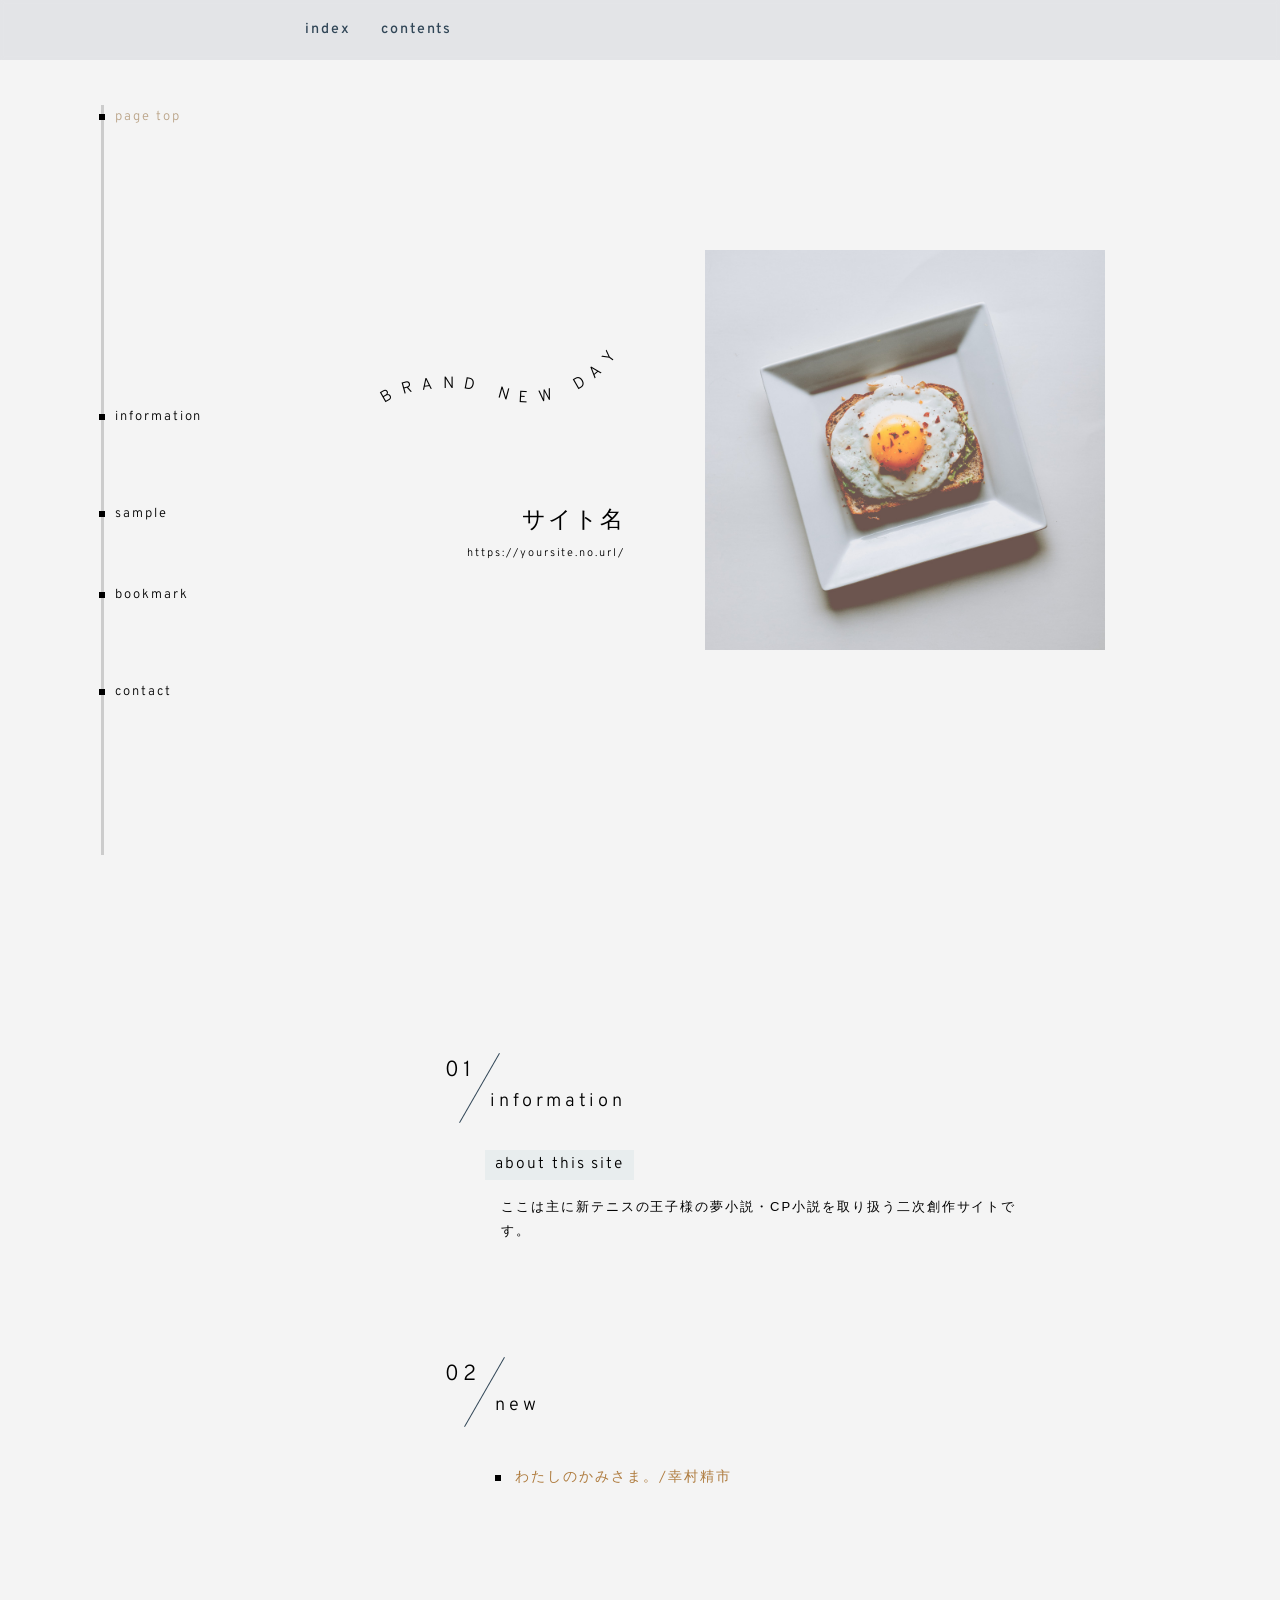
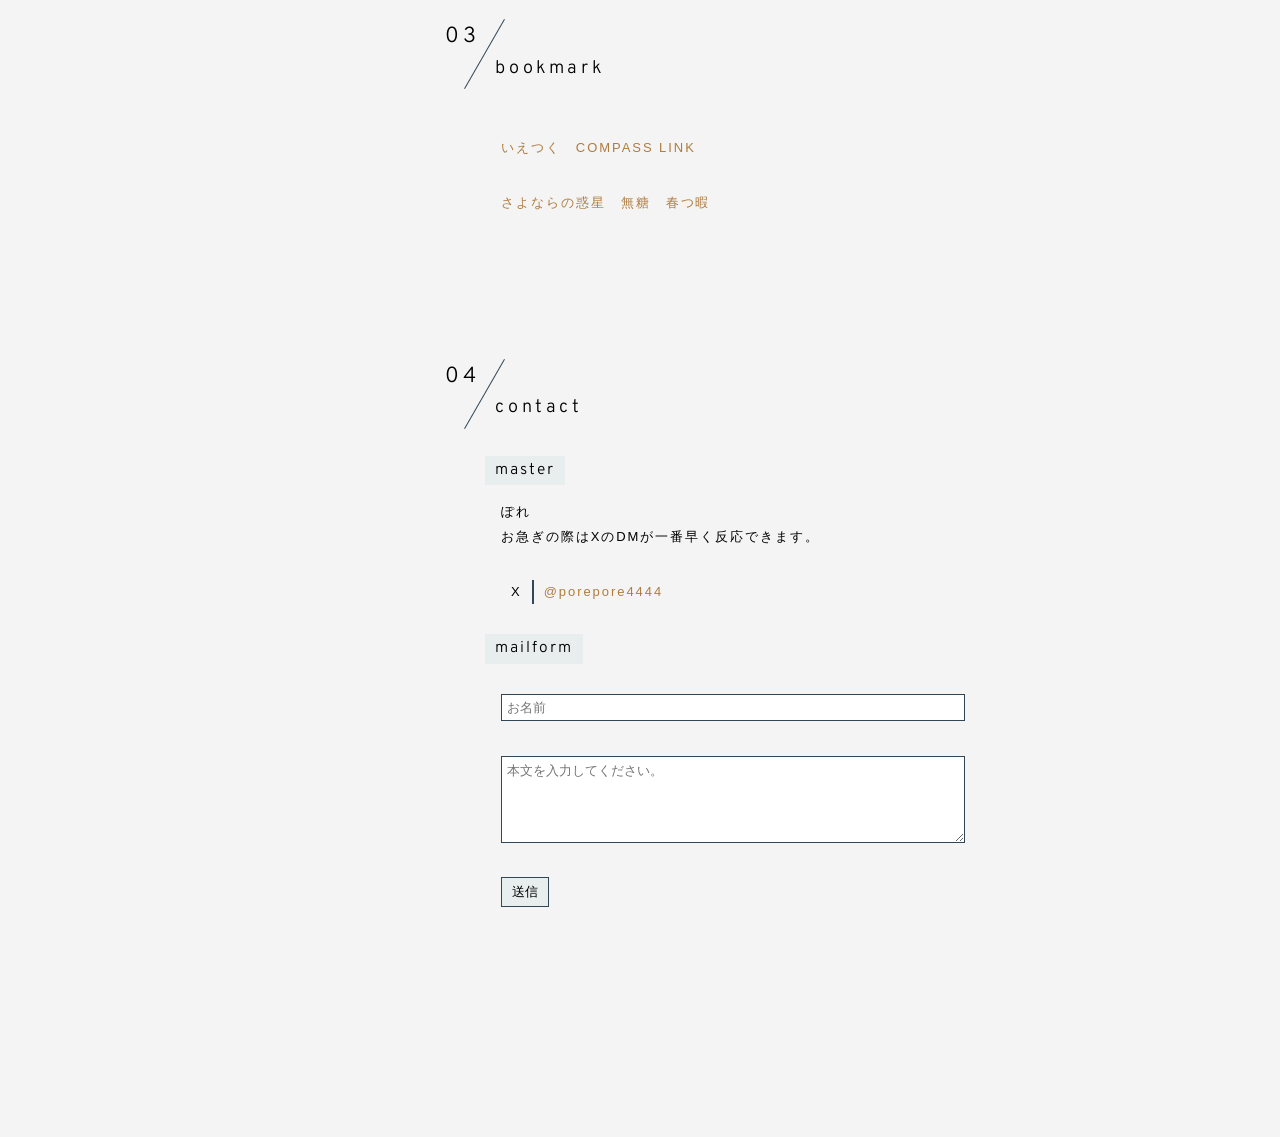
==== index.html @ c20e69ec "サイト基盤の制作" ====
<!DOCTYPE html>
<html lang="ja">
<head>
<META NAME="GOOGLEBOT" CONTENT="NOINDEX,NOFOLLOW,NOARCHIVE">
<META NAME="ROBOTS" CONTENT="NOARCHIVE,NOINDEX,NOFOLLOW">
<meta name="robots" content="noindex,nofollow,noarchive">
<meta http-equiv="cache-control" content="no-cache">
<meta charset="UTF-8">
<title>7 AM</title>
<meta name="viewport" content="width=device-width, initial-scale=1.0, maximum-scale=1.0, minimum-scale=1.0">
<link rel="stylesheet" type="text/css" href="css/reset.css" media="screen">
<link rel="stylesheet" type="text/css" href="css/design84.css" media="screen">
<link rel="icon" type="image/png" href="img/design84_favicon.png">
</head>
<body>
<!-- ナビゲーション -->
<nav id="navs" class="navs">

    <!-- 「MENU」ボタン（スマホのみ表示） -->
    <div class="navTrigger" id="navTrigger"></div>

    <div class="navWrap">
        <!-- メインナビ（ページ外リンク） -->
        <ul class="mainNav">
        <li><a href="../index.html">index</a></li>
        <li><a href="../contents.html">contents</a></li>
        </ul>

        <!-- サイドナビ（ページ内リンク） -->
        <ul id="sideNav" class="sideNav">
        <li><a href="#link_header">page top</a></li>
        <li><a href="#link_info">information</a></li>
        <li><a href="#link_sample">sample</a></li>
        <li><a href="#link_bkm">bookmark</a></li>
        <li><a href="#link_contact">contact</a></li>
        </ul>
    </div><!-- /navWrap -->
</nav><!-- /navs -->


<!-- メイン -->
<div id="allWrap" class="allWrap">

<!-- ヘッダー -->
<header id="link_header" class="mainHeader">

    <div class="headerInfo">
        <div class="wave">
            <svg viewBox="0 0 500 200" xmlns="http://www.w3.org/2000/svg">
            <path id="MyPath"
            fill="none" stroke="#0000"
            d="M 15.86,148.27
            C 23.20,138.92 75.51,114.02 154.51,115.18
            228.91,118.54 249.62,149.06 322.34,144.77
            391.84,135.99 480.78,84.99 493.65,7.64" />
            <text fill="#000" x="50%" textLength="500" lengthAdjust="spacing" text-anchor="middle" dominant-baseline="middle">
                <!-- ↓波状文字の内容変更はここ -->
                <textPath href="#MyPath">brand new day</textPath>
            </text>
            </svg>
        </div><!-- /wave -->

        <div class="siteName">
            <h1><span>サイト名</span></h1>
            <div class="url">https://yoursite.no.url/</div>
        </div><!-- /siteName -->
    </div><!-- /headerInfo -->

</header><!-- /mainHeader -->


<!-- メインコンテンツ -->
<main id="contentsWrap" class="contentsWrap h2-count">

    <section class="box" id="link_info">
        <h2>information</h2>
        <h3><span>about this site</span></h3>
        <p>ここは主に新テニスの王子様の夢小説・CP小説を取り扱う二次創作サイトです。</p>
    </section>

    <section class="box" id="link_sample">
        <h2>new</h2>
         <!--<h2 class="h2-plain"><span>!?</span>heading2</h2>
        <h3><span>heading3</span></h3>-->
        <h4 class="new">わたしのかみさま。/幸村精市</h4>
        <!--<p><a href="">リンク</a>と<em>強調</em>と<strong>もっと強調</strong></p>-->
    </section>

    <section class="box" id="link_bkm">
        <h2>bookmark</h2>

        <!-- 横並びリスト -->
        <ul class="list space">
            <li><a href="https://ietsuku.i-ra.site/">いえつく</a></li>
            <li><a href="https://compslink.jp/">COMPASS LINK</a></li>
        </ul>
        <ul class="list space">
            <li><a href="https://nanos.jp/coeno/">さよならの惑星</a></li>
            <li><a href="https://ragusnon.wwww.jp/">無糖</a></li>
            <li><a href="https://weeisour.daa.jp/">春つ暇</a></li>
        </ul>
    </section>

    <section class="box" id="link_contact">
        <h2>contact</h2>
        <h3><span>master</span></h3>
        <p>ぽれ</p>
        <p>お急ぎの際はXのDMが一番早く反応できます。</p>
        <dl class="list2 space">
            <dt>X</dt>
            <dd><a href="https://x.com/porepore4444">@porepore4444</a></dd>
        </dl>
        <h3><span>mailform</span></h3>

        <!-- メールフォーム（ダミー） -->
        <form class="mailForm space">
            <input type="text" placeholder="お名前" class="enter"><br>
            <textarea placeholder="本文を入力してください。" cols="30" rows="5" class="enter"></textarea><br>
            <input type="submit" value="送信" class="button">
        </form>
    </section>

</main><!-- /contentsWrap h2-count -->
</div><!-- /allWrap -->

<!-- フッター（削除OK※デフォルト非表示） -->
<footer class="mainFooter">designed by <a href="https://ragusnon.wwww.jp" rel="noopener">無糖</a></footer>

<!-- jQuery -->
<script src="https://ajax.googleapis.com/ajax/libs/jquery/3.4.1/jquery.min.js"></script>
<script src="js/design84_script.js"></script>
</body>
</html>
---- css/design84.css ----
@charset "utf-8";


@import url('https://fonts.googleapis.com/css2?family=Overpass:wght@300..500&display=swap');

/* フォントのライセンス表記 */
/*
'Overpass' is licensed under the Open Font License.
https://fonts.google.com/specimen/Overpass
*/


/* 基本設定 */

:root {
    --lightColor: #e8edee;
    --darkColor: #314657;
}
html {
    background: transparent;
    font-size: 62.5%;
}
body {
    background: #f4f4f4;
    color: #000;
    min-height: 100vh;
    font-size: 1.3rem;
    font-family: 'メイリオ', 'ヒラギノ角ゴ', sans-serif;
    letter-spacing: .15em;
    line-height: 1.9;
}
a {
    text-decoration: none;
    color: #af7c3f;
}

/* フォント指定まとめて */
h2,
h3,
h4,
.navs,
.mainHeader,
.siteName,
.arch {
    font-family: 'Overpass','メイリオ', 'ヒラギノ角ゴ', sans-serif;
    font-weight: 300;
}



/* 見出し */

h2 {
    display: flex;
     align-items: flex-end;
     gap: 5px;
    position: relative;
     left: -30px;
    margin: 20px 0 10px;
    padding: 10px 0 20px;
    box-sizing: border-box;
    font-size: 1.4em;
    letter-spacing: .2em;
}
h2 > span {
    margin: auto 0 5px;
}
h2::after {
    order: -1;
    content: '';
    display: block;
    position: relative;
    width: 1px;
    height: 80px;
    margin-right: 5px;
    border-left: var(--darkColor) solid 1px;
    box-sizing: border-box;
    transform: translateY(8px) rotate(30deg);
}
.h2-count {
    counter-reset: count;
}
.h2-count h2::before {
    counter-increment: count;
    content: counter(count, decimal-leading-zero);
}
h2 > span,
.h2-count h2::before {
    order: -2;
    margin: 10px 0 auto;
    font-size: 1.2em;
}
.h2-count .h2-plain::before {
    content: none;
}
h3 {
    padding-left: 1rem;
    margin: 20px 0 15px;
    font-size: 1.2em;
}
h2 + h3 {
    margin-top: 0px;
}
h3 > span {
    display: inline-block;
    padding: 0px 10px;
    background: var(--lightColor);
    box-sizing: border-box;
}
h4 {
    margin: 20px 20px 15px;
    font-size: 1.1em;
}

h4.new {
    color: #af7c3f;
}

h4::before {
    content: '';
    display: inline-block;
    width: 6px;
    height: 6px;
    margin-right: 1em;
    background: #000;
}
/* 日本語用サイズ調整 */
.ja {
    font-size: 90%;
    line-height: 2.4;
}



/* リスト */

ul,
ol {
    list-style: none;
}

/* 横並び（ブックマーク） */
.list {
    display: flex;
    gap: 15px;
}

/* 項目ごと（SNS） */
.list2 {
    display: grid;
    grid-template-columns: auto 1fr;
    grid-template-rows: auto;
    gap: 15px 10px;
}
.list2 dt {
    padding: 0 10px;
    border-right: var(--darkColor) solid 2px;
    text-align: center;
}



/* フォーム系 */

input[type],
textarea {
    -webkit-appearance: none;
    appearance: none;
    border: var(--darkColor) solid 1px;
    border-radius: 0;
    box-sizing: border-box;
    font-family: inherit;
    font-size: inherit;
}
.enter {
    padding: 5px;
}
.button {
    padding: 5px 10px;
    background: var(--lightColor);
}

/* メールフォーム */
.mailForm {
    display: flex;
     flex-direction: column;
    width: 80%;
}
.mailForm .enter {
    margin-bottom: 10px;
}
.mailForm .button {
    margin-right: auto;
}



/* 強調 */

em {
    border-bottom: #fca54d solid 2px;
    font-style: normal;
}
strong {
    background: #eedecf;
}



/* 段落、余白 */

p {
    margin: 0 2em;
}
.box {
    position: relative;
    padding: 10px ;
    margin: 50px 0;
}
.space {
    margin: 30px 2em;
}
*[id^="link_"] {
    scroll-margin: 80px;
}
.column-2 {
    columns: 2;
}

.allWrap {
    position: relative;

    margin: 0 0 10vh 250px;
    box-sizing: border-box;
}
.contentsWrap {
    width: 55%;
     min-width: 600px;
    padding: 50px 0;
    margin: auto;
}



/* メインコンテンツ */

/* 名前変換フォーム */
.nameChange .enter {
    width: 10em;
}

/* 長編リスト */
.longList {
    display: grid;
     grid-template-columns: 1fr 1fr;
     gap: 20px 50px;
    position: relative;
    height: 100%;

}
.longList li {
    display: flex;
     flex-direction: column;
     gap: 1rem;
    padding: 20px;
    border-left: var(--darkColor) solid 2px;
    box-sizing: border-box;
}
.longList li > img {
    width: 200px;
    height: 40px;
    background: #ead47e;
    object-fit: cover;
    object-position: center;
}
.longInfo {
    color: #777;
    font-size: 1.1rem;
}

/* 短編リスト */
.shortList {
    columns: 2;
}

h4 + .shortList {
    margin-top: 1em;
}
.shortList li {
    margin-bottom: 3px;
}
.shortList li > span {
    margin-left: 1em;
    color: #777;
}
.shortList a:visited {
    color: #b5a58f;
}


/* 本文ページ */
.textWrap {
    width: 90%;
    margin: 0 auto 10vh;
    font-size: 1.1em;
    line-height: 2;
}
.textWrap h2 {
    margin-left: 1em;
}
.textWrap p {
    text-indent: 1em;
}
.atogaki {
    padding: 40px;
    border-top: var(--darkColor) solid 1px;
    font-size: 1.2rem;
    text-align: center;
}



/* ナビゲーション */

.navs {
    position: fixed;
     top: 0;
    z-index: 3;
    backdrop-filter: blur(2px);
}
.navTrigger {
    display: none;
}

/* サイドナビ（ページ内リンク） */
.sideNav {
    position: fixed;
     top: calc(5vh + 60px);
     left: 100px;
    min-width: 150px;
    height: calc(90vh - 60px);
    transition: .5s;
}
.sideNav::before {
    content: '';
    display: block;
    position: absolute;
     top: 0;
     left: 1px;
    width: 2px;
    height: 100%;
    border-left: #ccc solid 3px;
}
.sideNav li > a {
    display: flex;
     align-items: center;
     gap: 10px;
    position: relative;
    max-width: 150px;
    color: #000;
    transition: .3s;
    word-break: break-all;
    z-index: 2;
}
.sideNav li > .js_active {
    position: absolute;
     left: -1px;
}
.sideNav li > a::before {
    flex-shrink: 0;
    content: '';
    display: inline-block;
    width: 6px;
    height: 6px;
    background: #000;
}
.sideNav li .active {
    color: #baa387;
}

/* メインナビ（ページ外リンク） */
.mainNav {
    display: flex;
     align-items: center;
     gap: 0 20px;
    position: relative;
    width: 100vw;
    height: 60px;
    padding: 10px 0 10px 300px;
    background: #d3d5da7d;
    box-sizing: border-box;
    z-index: 2;
}
.mainNav li {
    font-size: 1.1em;
}
.mainNav li a {
    display: inline-block;
    position: relative;
    padding: 3px 5px;
    color: var(--darkColor);
    font-weight: 500;
}



/* ヘッダー */

.mainHeader {
    display: flex;
     justify-content: center;
     align-items: center;
     gap: 30px;
    min-height: 100vh;
    margin-right: 50px;
    box-sizing: border-box;
}
.mainHeader::after {
    flex-basis: 400px;
    content: '';
    display: block;
    width: 400px;
    height: 400px;
    margin-left: 50px;
    background: url('../img/design84_main.jpg') center / contain no-repeat;
}

/* 波状文字 */
.wave {
    align-self: flex-start;
    width: 250px;
    text-align: center;
    font-size: 2.5em;
    text-transform: uppercase;
}

.headerInfo {
    display: flex;
     flex-direction: column;
     justify-content: center;
     align-items: flex-end;
     gap: 50px 0;
    height: 100vh;
    padding: 10vh 0 100px;
    box-sizing: border-box;
    text-align: right;
}
.siteName h1 {
    font-size: 1.8em;
    font-weight: normal;
}
.url {
    font-size: 1.1rem;
}



/* フッター（削除OK※デフォルト非表示） */

.mainFooter {
    display: none;
    margin: 15vh 0 10vh;
    font-size: 1rem;
    text-align: center;
    opacity: .4;
}
.mainFooter a {
    color: #baa387;
}


/* レスポンシブ調整用 */
@media(max-width:850px) {
    body {
        background: #fff;
        font-size: 1.2rem;
    }
    h2 {
        left: 0;  
        font-size: 1.2em;
    }
    h2::after {
        height: 50px;
    }

    *[id^="link_"] {
        scroll-margin: 40px;
    }
    .box {
        padding: 0;
    }
    .allWrap {
        width: 90%;
         min-width: 200px;
         max-width: 500px;
        margin: auto;
    }
    .contentsWrap {
        width: 100%;
        min-width: 200px;
        padding: 10px 0;
    }

    .nameChange .enter {
        width: 7em;
    }
    .longList {
        display: block;
    }
    .longList li {
        padding: 10px 20px;
        margin-bottom: 20px;
    }
    .shortList {
        columns: 1;
    }
    .textWrap {
        font-size: 1em;
    }


    .navWrap {
        display: flex;
         justify-content: space-evenly;
        width: 80vw;
         max-width: 400px;
        height: 100vh;
    }
    .navTrigger {
        display: block;
        position: absolute;
         top: 0;
         left: 100%;

    }
    .view .navTrigger {
        width: calc(100vw - 250px);
        height: 100vh;
    }
    .navTrigger::before {
        content: 'menu';
        display: inline-block;
        height: 40px;
        padding: 0 10px;
        backdrop-filter: blur(2px);
        background: #fffb;
        line-height: 40px;
        text-transform: uppercase;
    }
    .view .navTrigger::before {
        content: 'close';
        color: #777
    }
    .navs {
        background: #fffb;
        transform: translateX(-100%);
        transition: .5s;
    }
    .view.navs {
        transform: translateX(0);
    }
    .sideNav {
        display: flex;
         flex-direction: column;
         align-items: center;
        position: relative;
        top: 10vh;
        left: auto;
        right: 20px;
        width: 40%;
         min-width: 130px;
        font-size: 1rem;
        z-index: 3;
    }
    .sideNav::before {
        right: 0%;
        margin-left: auto;
    }
    .sideNav li a {
        display: flex;
         flex-direction: column;
         align-items: center;
        padding: 0 3px 0 10px;
        box-sizing: border-box;
    }
    .sideNav li a::before {
        content: none;
    }
    .sideNav li > .js_active {
        position: absolute;
        left: auto;
        right: 5px;
    }
    .mainNav {
        display: block;
        position: static;
        width: auto;
        height: 90%;
        padding: 10px;
        margin: 10% 0;
        background: #0000;
    }
    .mainNav li {
        margin-bottom: 1em;
    }

    .mainHeader {
        flex-direction: column;
        margin: 0;
    }
    .mainHeader::after {
        order: -1;
        flex-basis: auto;
        width: 200px;
        height: 200px;
        margin: 0 auto;
    }
    .wave {
        width: 200px;
    }
    .headerInfo {
        gap: 0;
        height: auto;
        padding: 0;
    }

    .mainFooter {
        margin: 50px auto;
    }
}
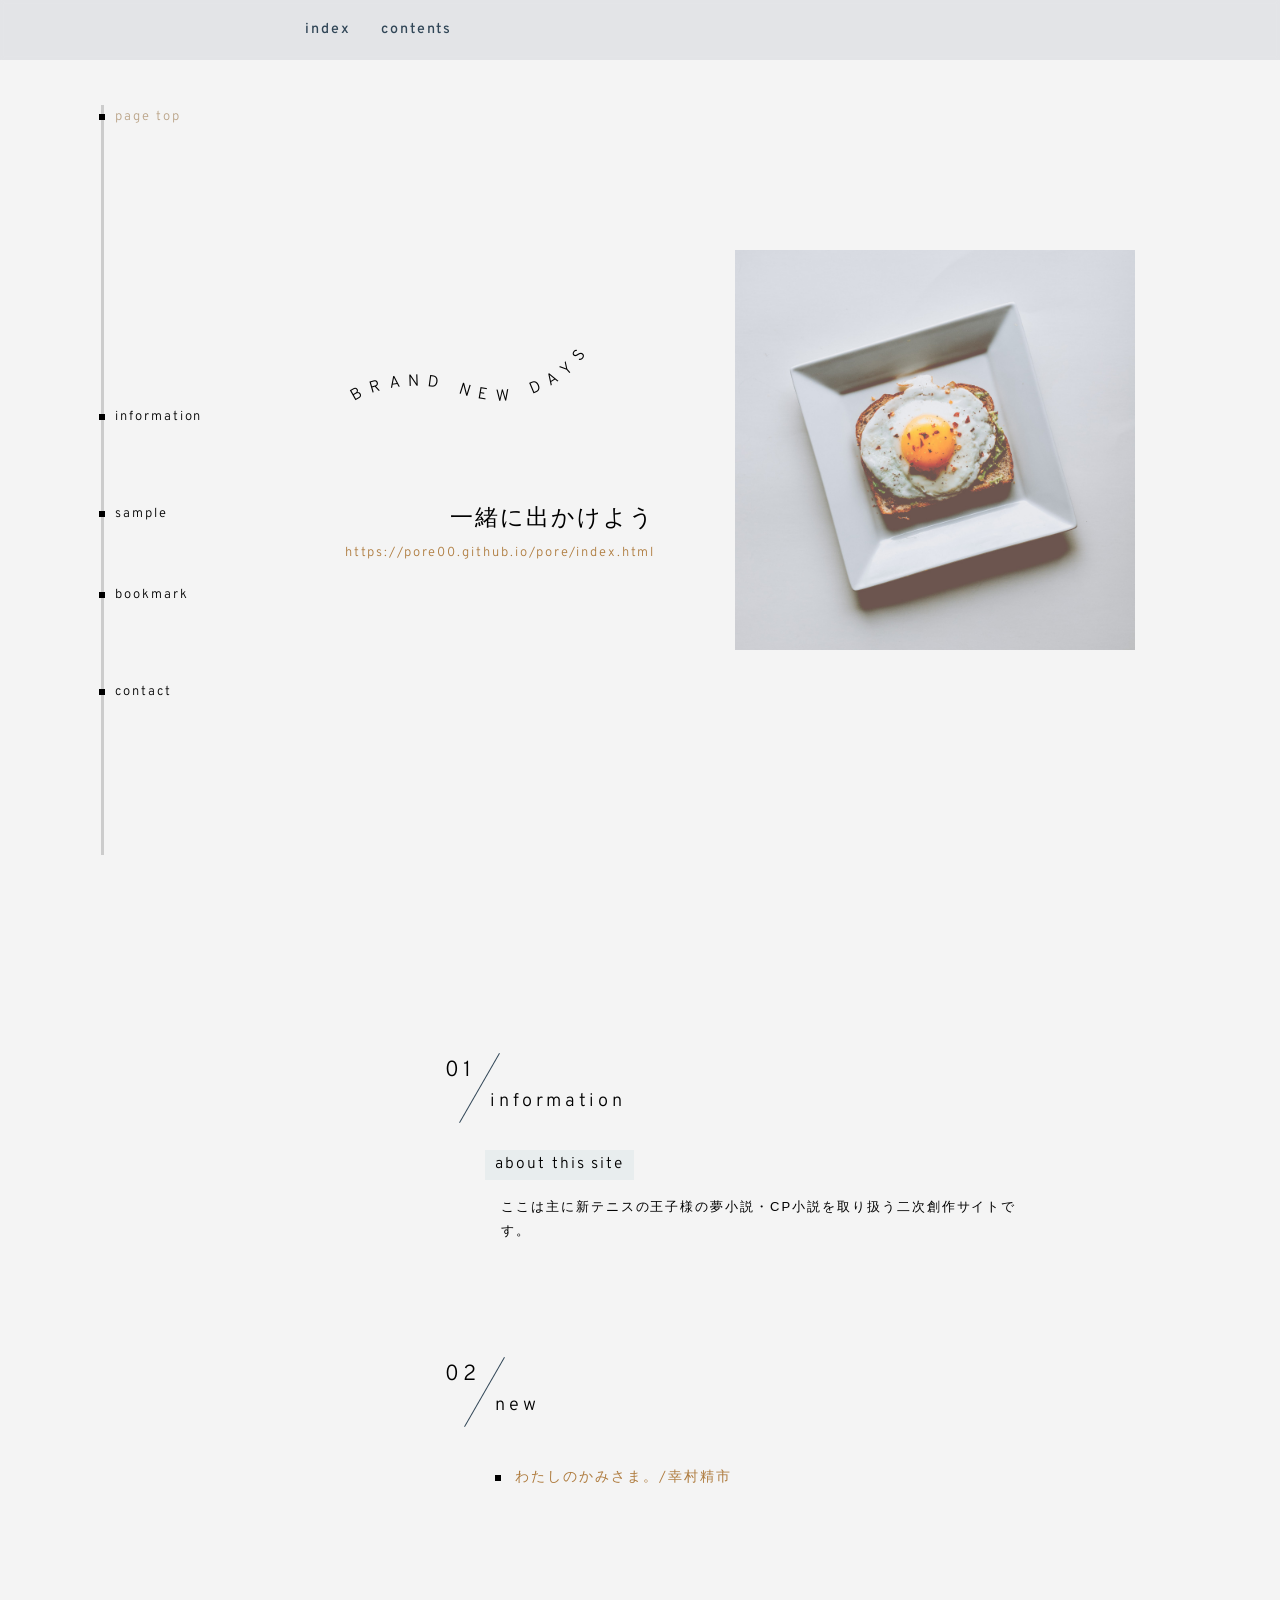
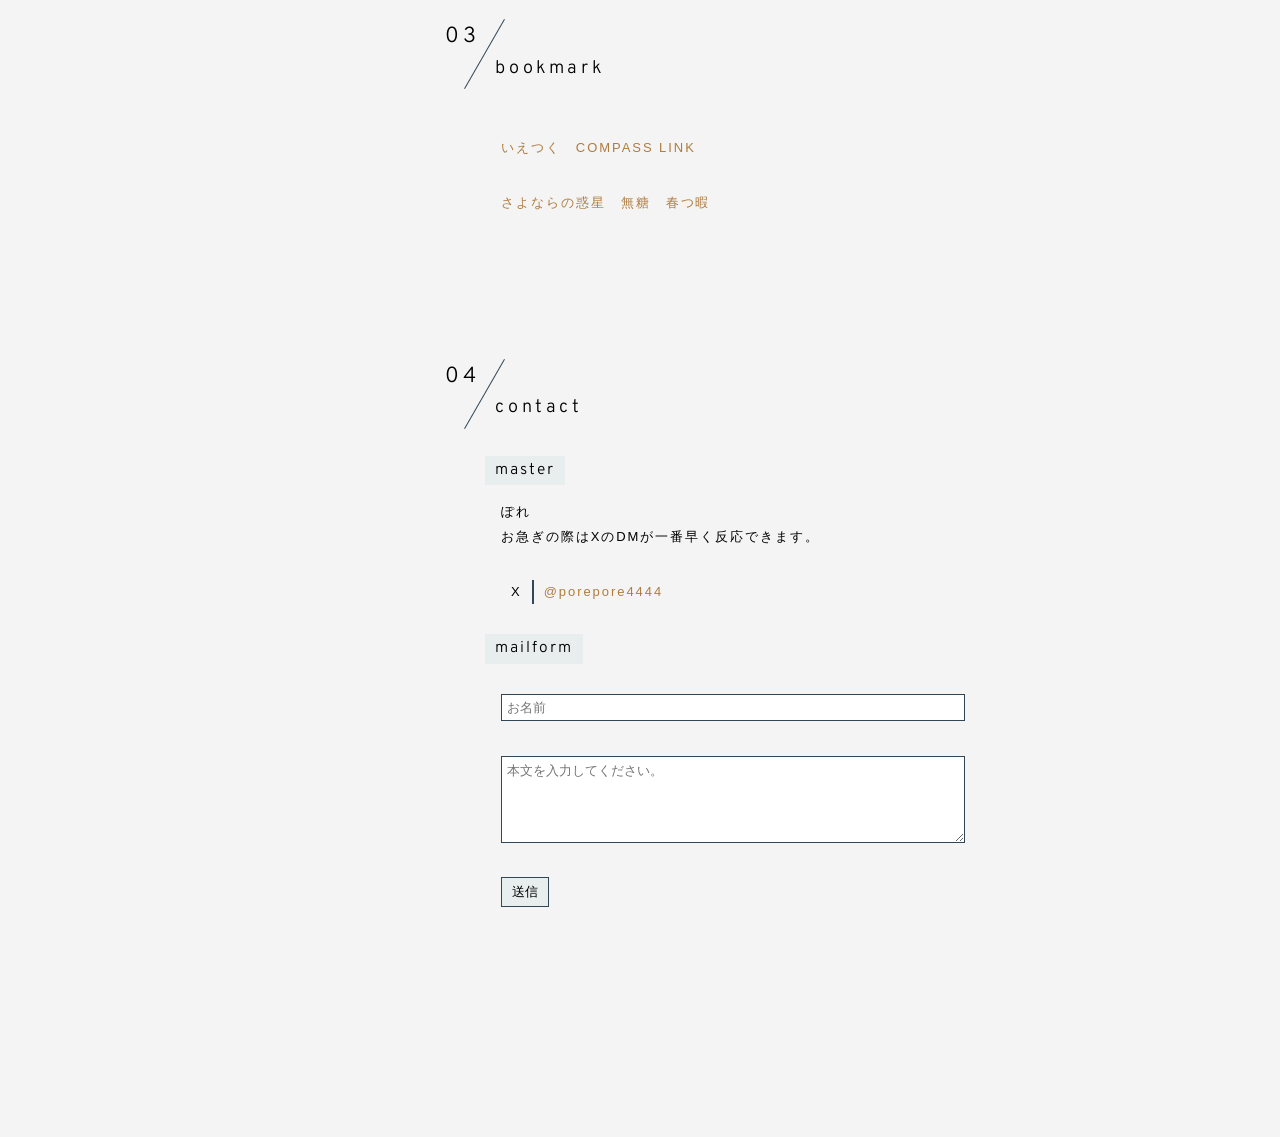
==== commit 20de46b2: "サイト基盤の制作" ====
--- a/index.html
+++ b/index.html
@@ -6,7 +6,7 @@
 <meta name="robots" content="noindex,nofollow,noarchive">
 <meta http-equiv="cache-control" content="no-cache">
 <meta charset="UTF-8">
-<title>7 AM</title>
+<title>白く光った、</title>
 <meta name="viewport" content="width=device-width, initial-scale=1.0, maximum-scale=1.0, minimum-scale=1.0">
 <link rel="stylesheet" type="text/css" href="css/reset.css" media="screen">
 <link rel="stylesheet" type="text/css" href="css/design84.css" media="screen">
@@ -22,8 +22,8 @@
     <div class="navWrap">
         <!-- メインナビ（ページ外リンク） -->
         <ul class="mainNav">
-        <li><a href="../index.html">index</a></li>
-        <li><a href="../contents.html">contents</a></li>
+        <li><a href="index.html">index</a></li>
+        <li><a href="contents.html">contents</a></li>
         </ul>
 
         <!-- サイドナビ（ページ内リンク） -->
@@ -55,14 +55,16 @@
             391.84,135.99 480.78,84.99 493.65,7.64" />
             <text fill="#000" x="50%" textLength="500" lengthAdjust="spacing" text-anchor="middle" dominant-baseline="middle">
                 <!-- ↓波状文字の内容変更はここ -->
-                <textPath href="#MyPath">brand new day</textPath>
+                <textPath href="#MyPath">brand new days</textPath>
             </text>
             </svg>
         </div><!-- /wave -->
 
         <div class="siteName">
-            <h1><span>サイト名</span></h1>
-            <div class="url">https://yoursite.no.url/</div>
+            <h1><span>一緒に出かけよう</span></h1>
+            <a href="https://pore00.github.io/pore/index.html">
+        https://pore00.github.io/pore/index.html
+    </a>
         </div><!-- /siteName -->
     </div><!-- /headerInfo -->
 
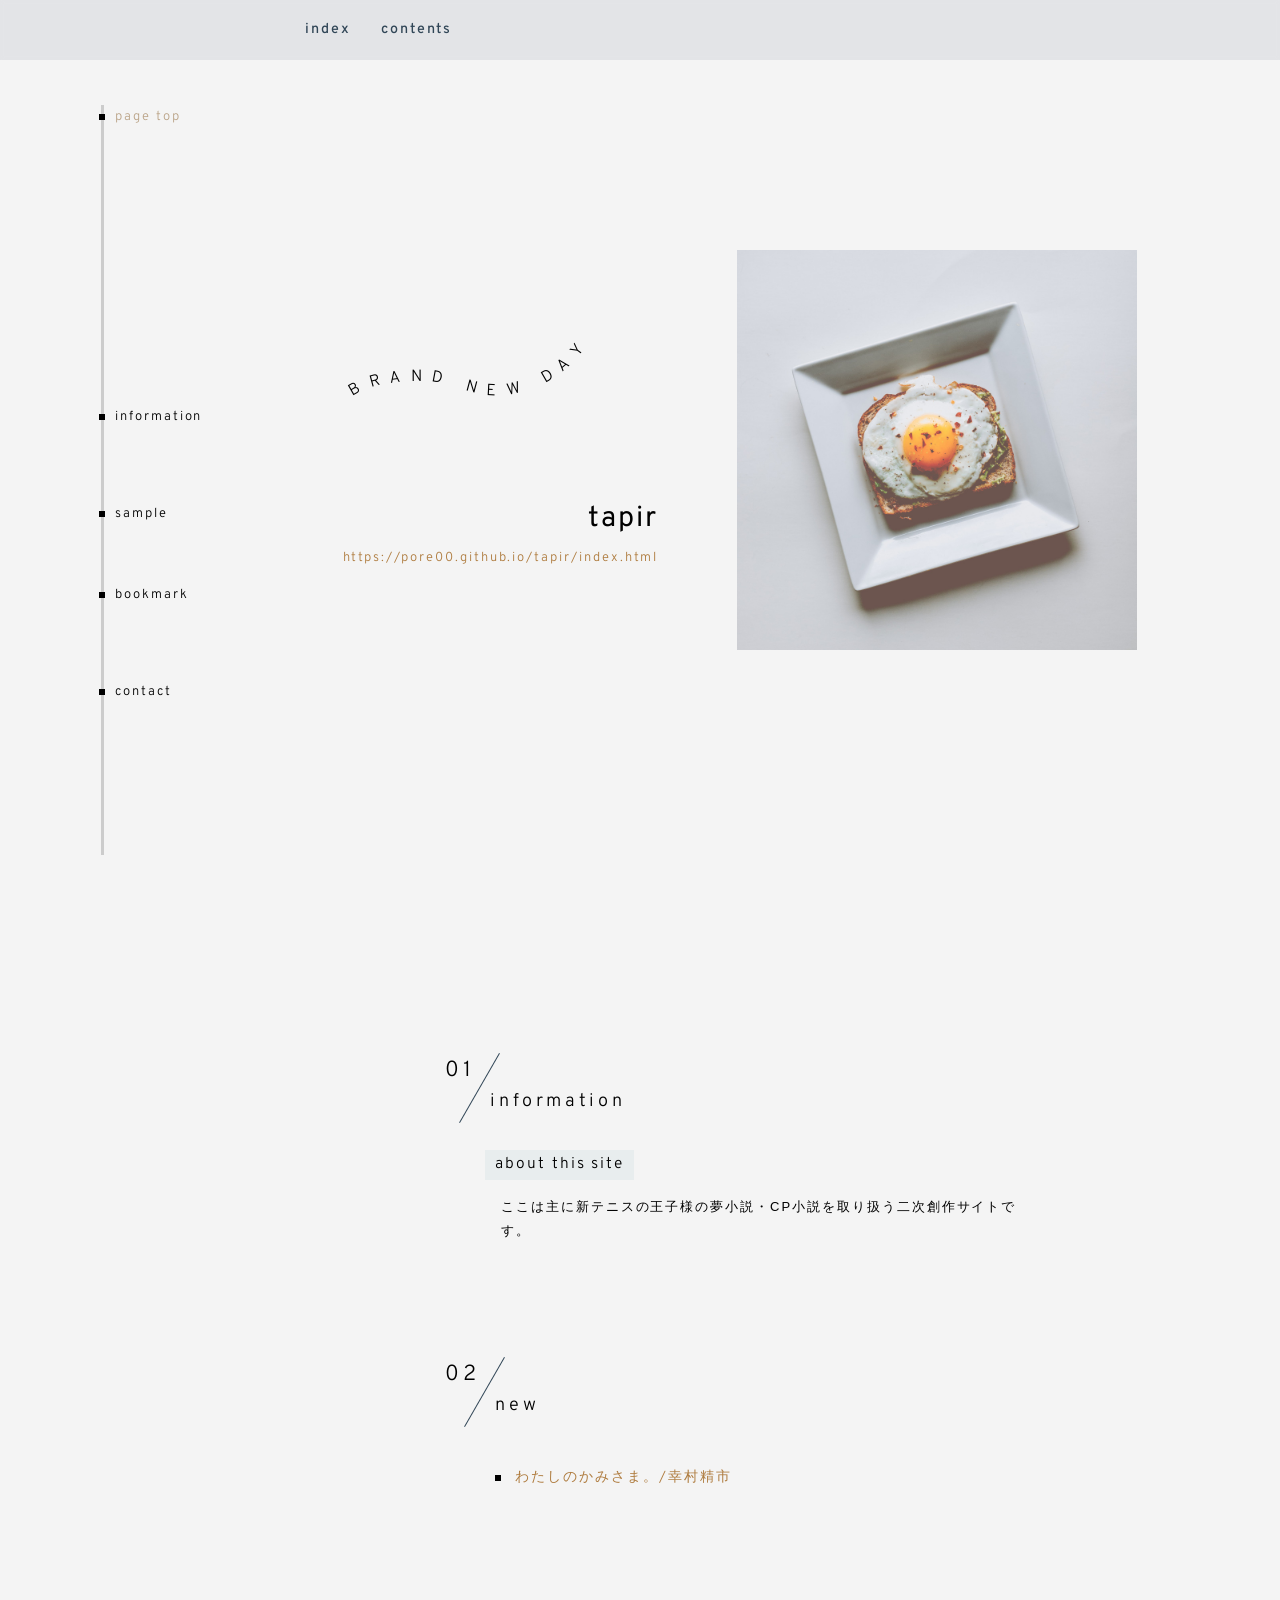
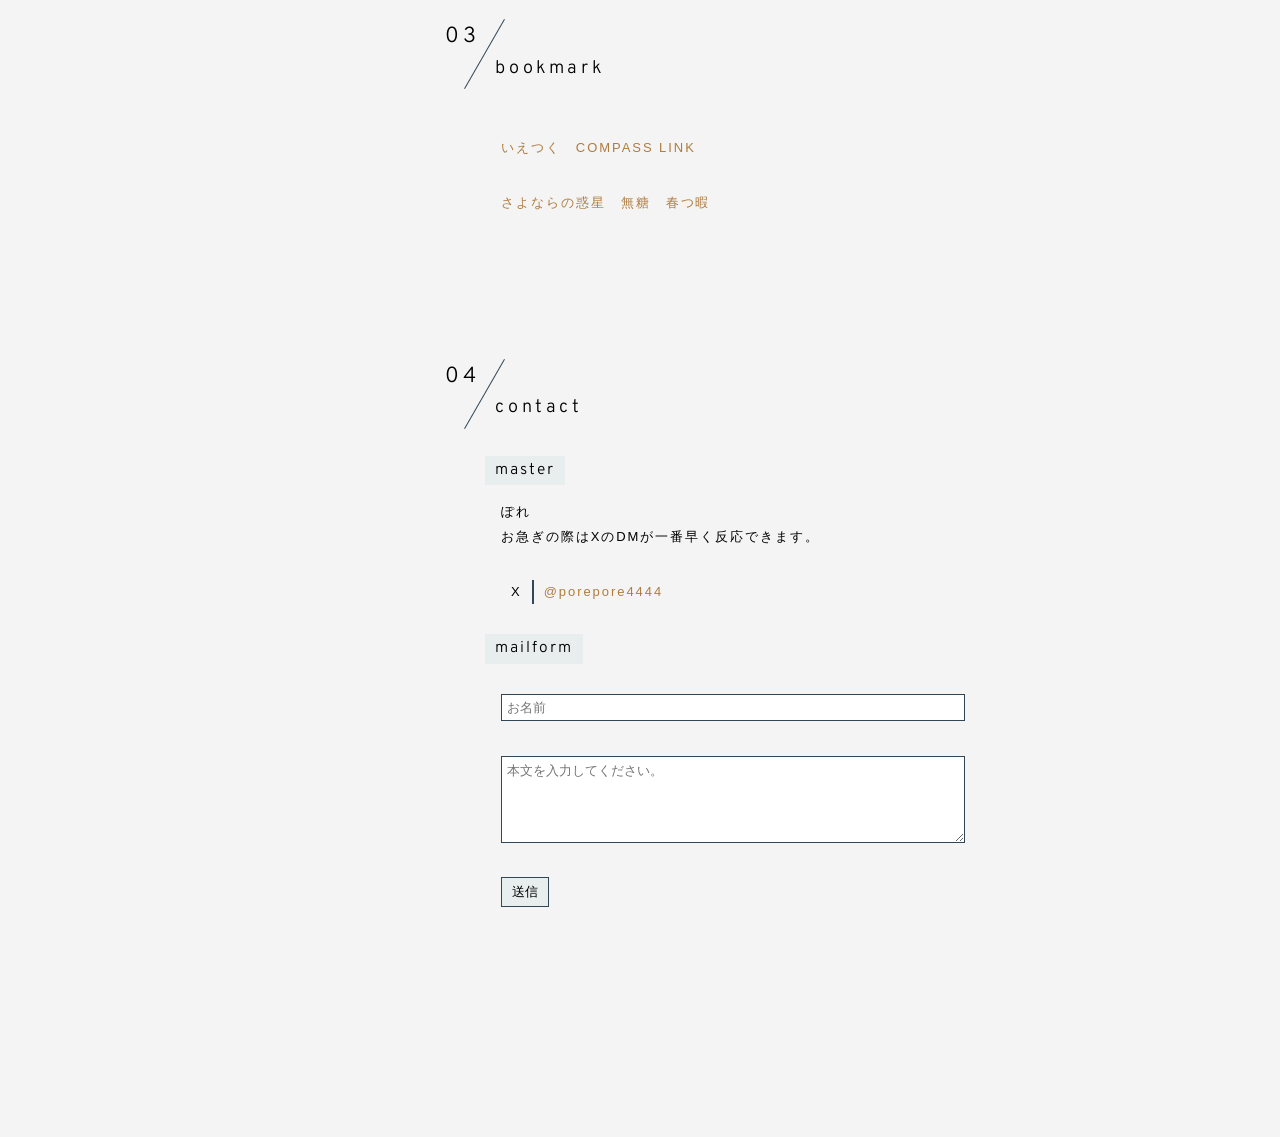
==== commit 9cad12f9: "サイト基盤の制作" ====
--- a/index.html
+++ b/index.html
@@ -55,16 +55,14 @@
             391.84,135.99 480.78,84.99 493.65,7.64" />
             <text fill="#000" x="50%" textLength="500" lengthAdjust="spacing" text-anchor="middle" dominant-baseline="middle">
                 <!-- ↓波状文字の内容変更はここ -->
-                <textPath href="#MyPath">brand new days</textPath>
+                <textPath href="#MyPath">brand new day</textPath>
             </text>
             </svg>
         </div><!-- /wave -->
 
         <div class="siteName">
-            <h1><span>一緒に出かけよう</span></h1>
-            <a href="https://pore00.github.io/pore/index.html">
-        https://pore00.github.io/pore/index.html
-    </a>
+            <h1><span>tapir</span></h1>
+            <a href="https://pore00.github.io/tapir/index.html">https://pore00.github.io/tapir/index.html</a>
         </div><!-- /siteName -->
     </div><!-- /headerInfo -->
 
@@ -93,13 +91,13 @@
 
         <!-- 横並びリスト -->
         <ul class="list space">
-            <li><a href="https://ietsuku.i-ra.site/">いえつく</a></li>
-            <li><a href="https://compslink.jp/">COMPASS LINK</a></li>
+            <li><a href="https://ietsuku.i-ra.site/" target="_blank" rel="noopener">いえつく</a></li>
+            <li><a href="https://compslink.jp/" target="_blank" rel="noopener">COMPASS LINK</a></li>
         </ul>
         <ul class="list space">
-            <li><a href="https://nanos.jp/coeno/">さよならの惑星</a></li>
-            <li><a href="https://ragusnon.wwww.jp/">無糖</a></li>
-            <li><a href="https://weeisour.daa.jp/">春つ暇</a></li>
+            <li><a href="https://nanos.jp/coeno/" target="_blank" rel="noopener">さよならの惑星</a></li>
+            <li><a href="https://ragusnon.wwww.jp/" target="_blank" rel="noopener">無糖</a></li>
+            <li><a href="https://weeisour.daa.jp/" target="_blank" rel="noopener">春つ暇</a></li>
         </ul>
     </section>
 
--- a/css/design84.css
+++ b/css/design84.css
@@ -446,7 +446,7 @@
     text-align: right;
 }
 .siteName h1 {
-    font-size: 1.8em;
+    font-size: 2.2em;
     font-weight: normal;
 }
 .url {
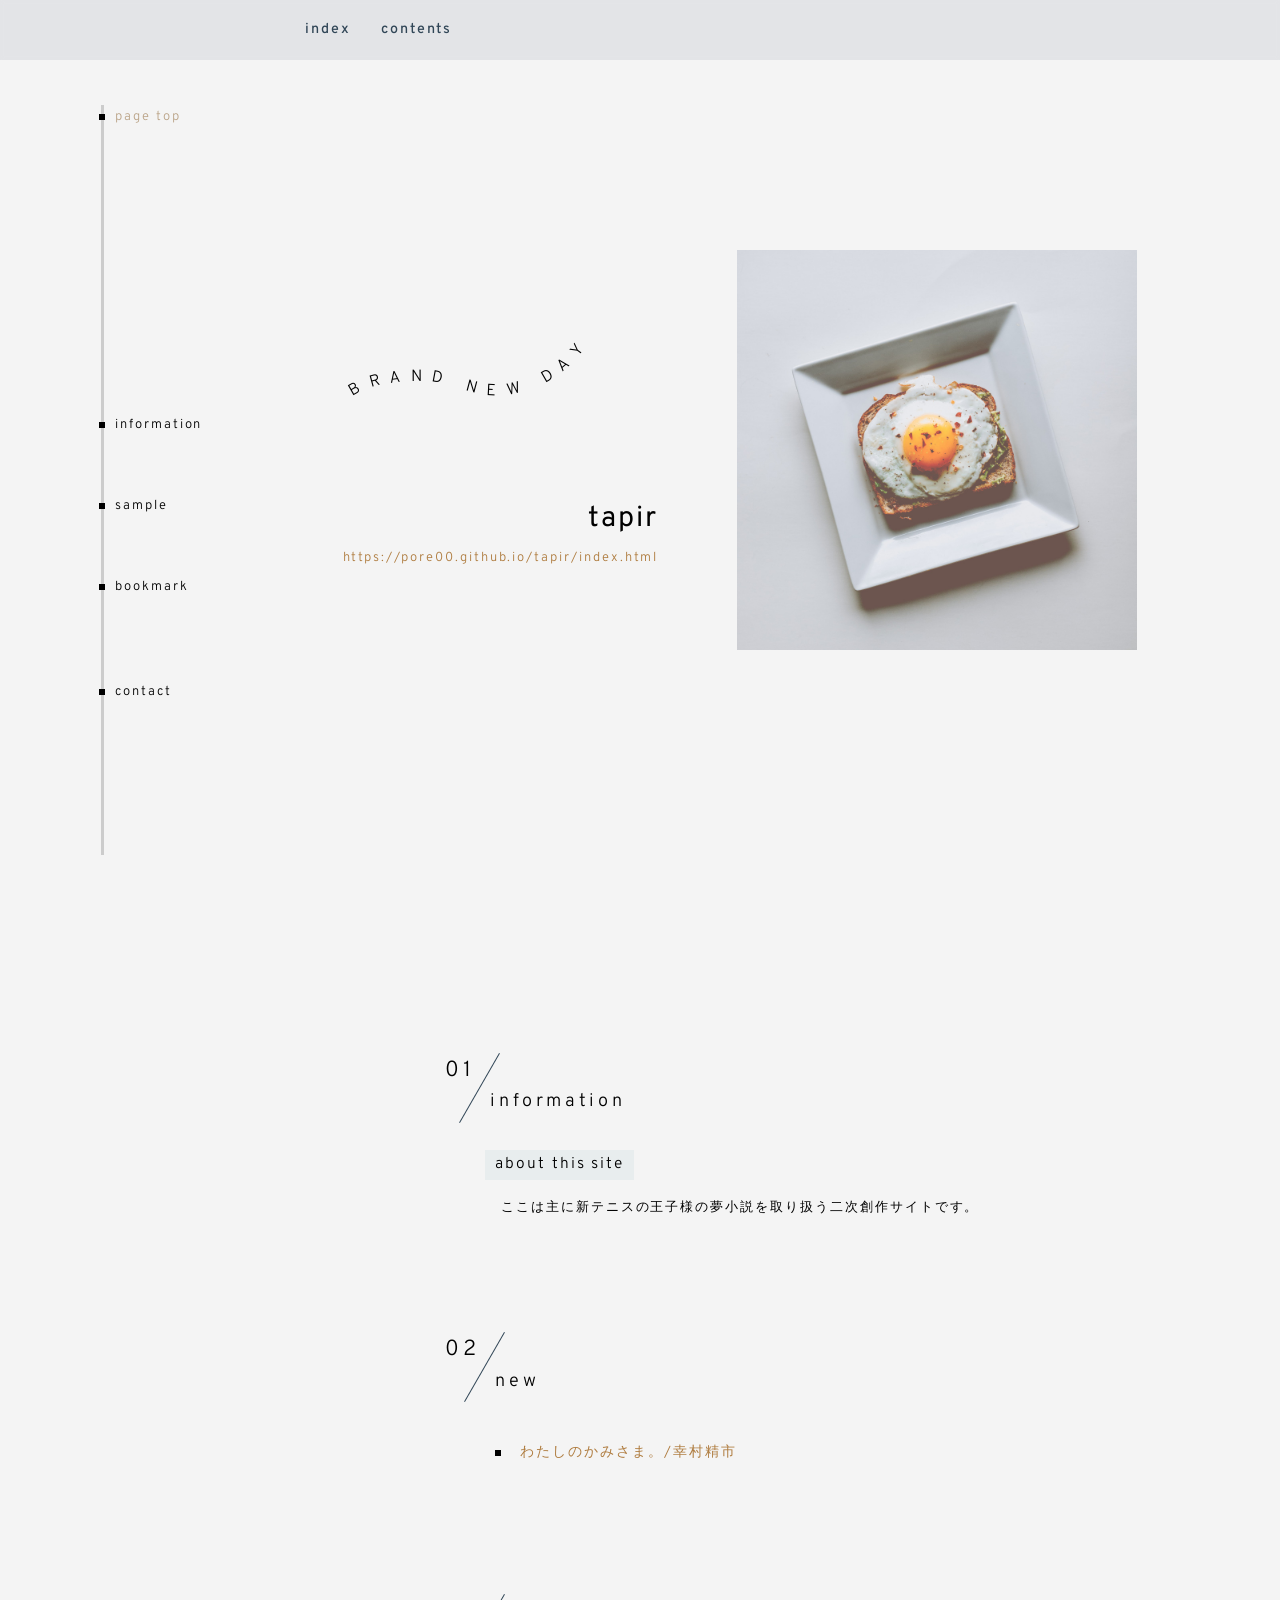
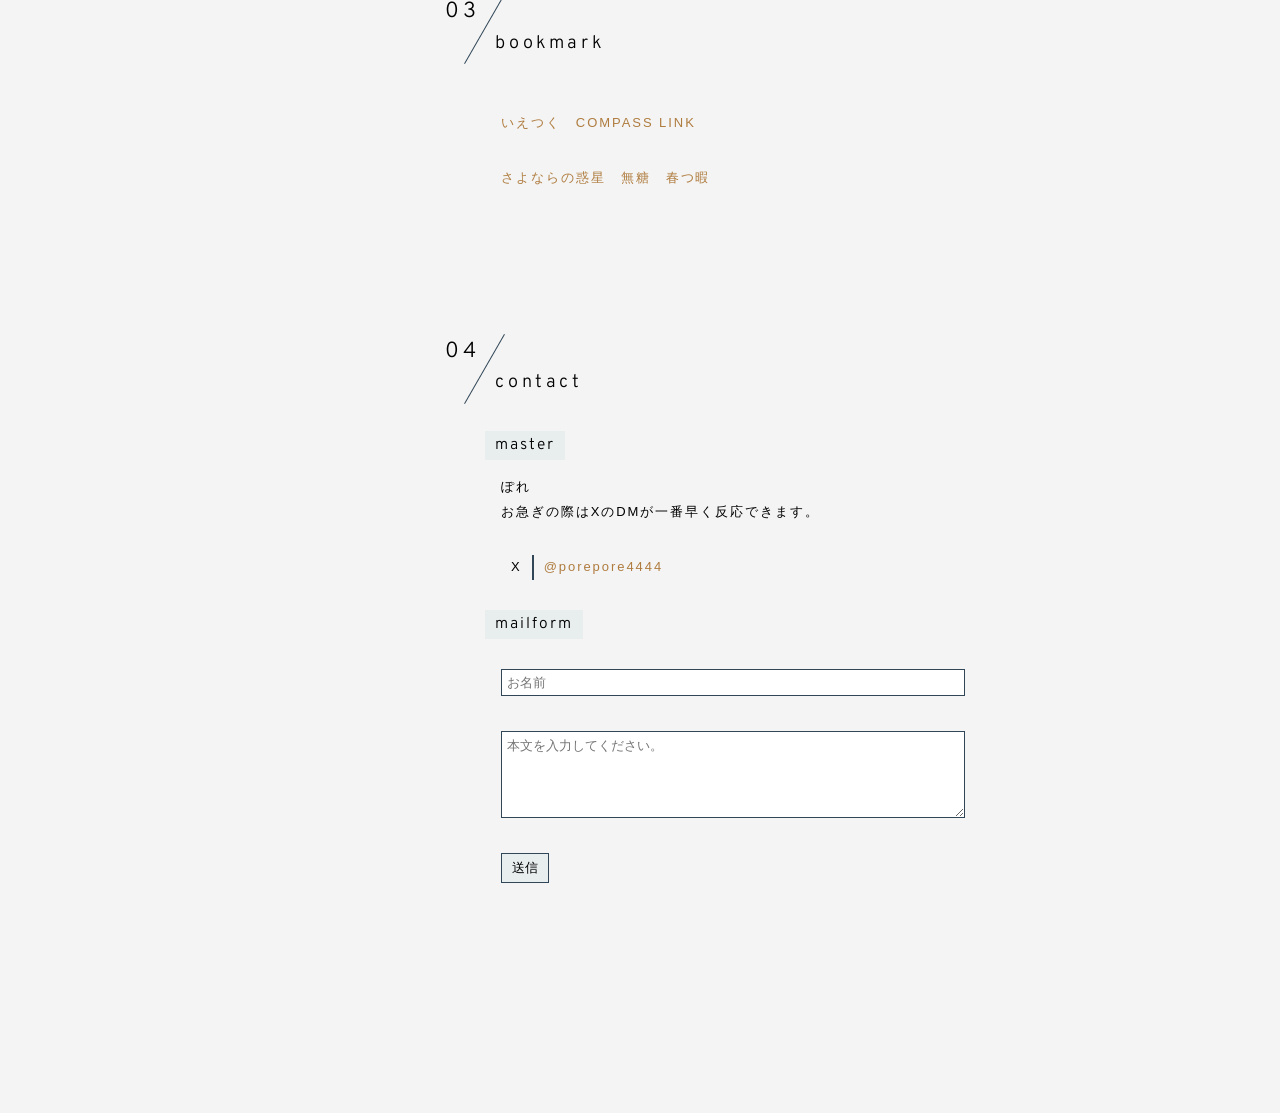
==== commit c47630f1: "サイト基盤の制作" ====
--- a/index.html
+++ b/index.html
@@ -75,15 +75,18 @@
     <section class="box" id="link_info">
         <h2>information</h2>
         <h3><span>about this site</span></h3>
-        <p>ここは主に新テニスの王子様の夢小説・CP小説を取り扱う二次創作サイトです。</p>
+        <p>ここは主に新テニスの王子様の夢小説を取り扱う二次創作サイトです。</p>
     </section>
 
     <section class="box" id="link_sample">
         <h2>new</h2>
          <!--<h2 class="h2-plain"><span>!?</span>heading2</h2>
         <h3><span>heading3</span></h3>-->
-        <h4 class="new">わたしのかみさま。/幸村精市</h4>
-        <!--<p><a href="">リンク</a>と<em>強調</em>と<strong>もっと強調</strong></p>-->
+        <h4 class="new">
+            <a href="text/prince_of_tennis/long/yukimura/index.html">
+                わたしのかみさま。/幸村精市
+            </a>
+        </h4>        <!--<p><a href="">リンク</a>と<em>強調</em>と<strong>もっと強調</strong></p>-->
     </section>
 
     <section class="box" id="link_bkm">
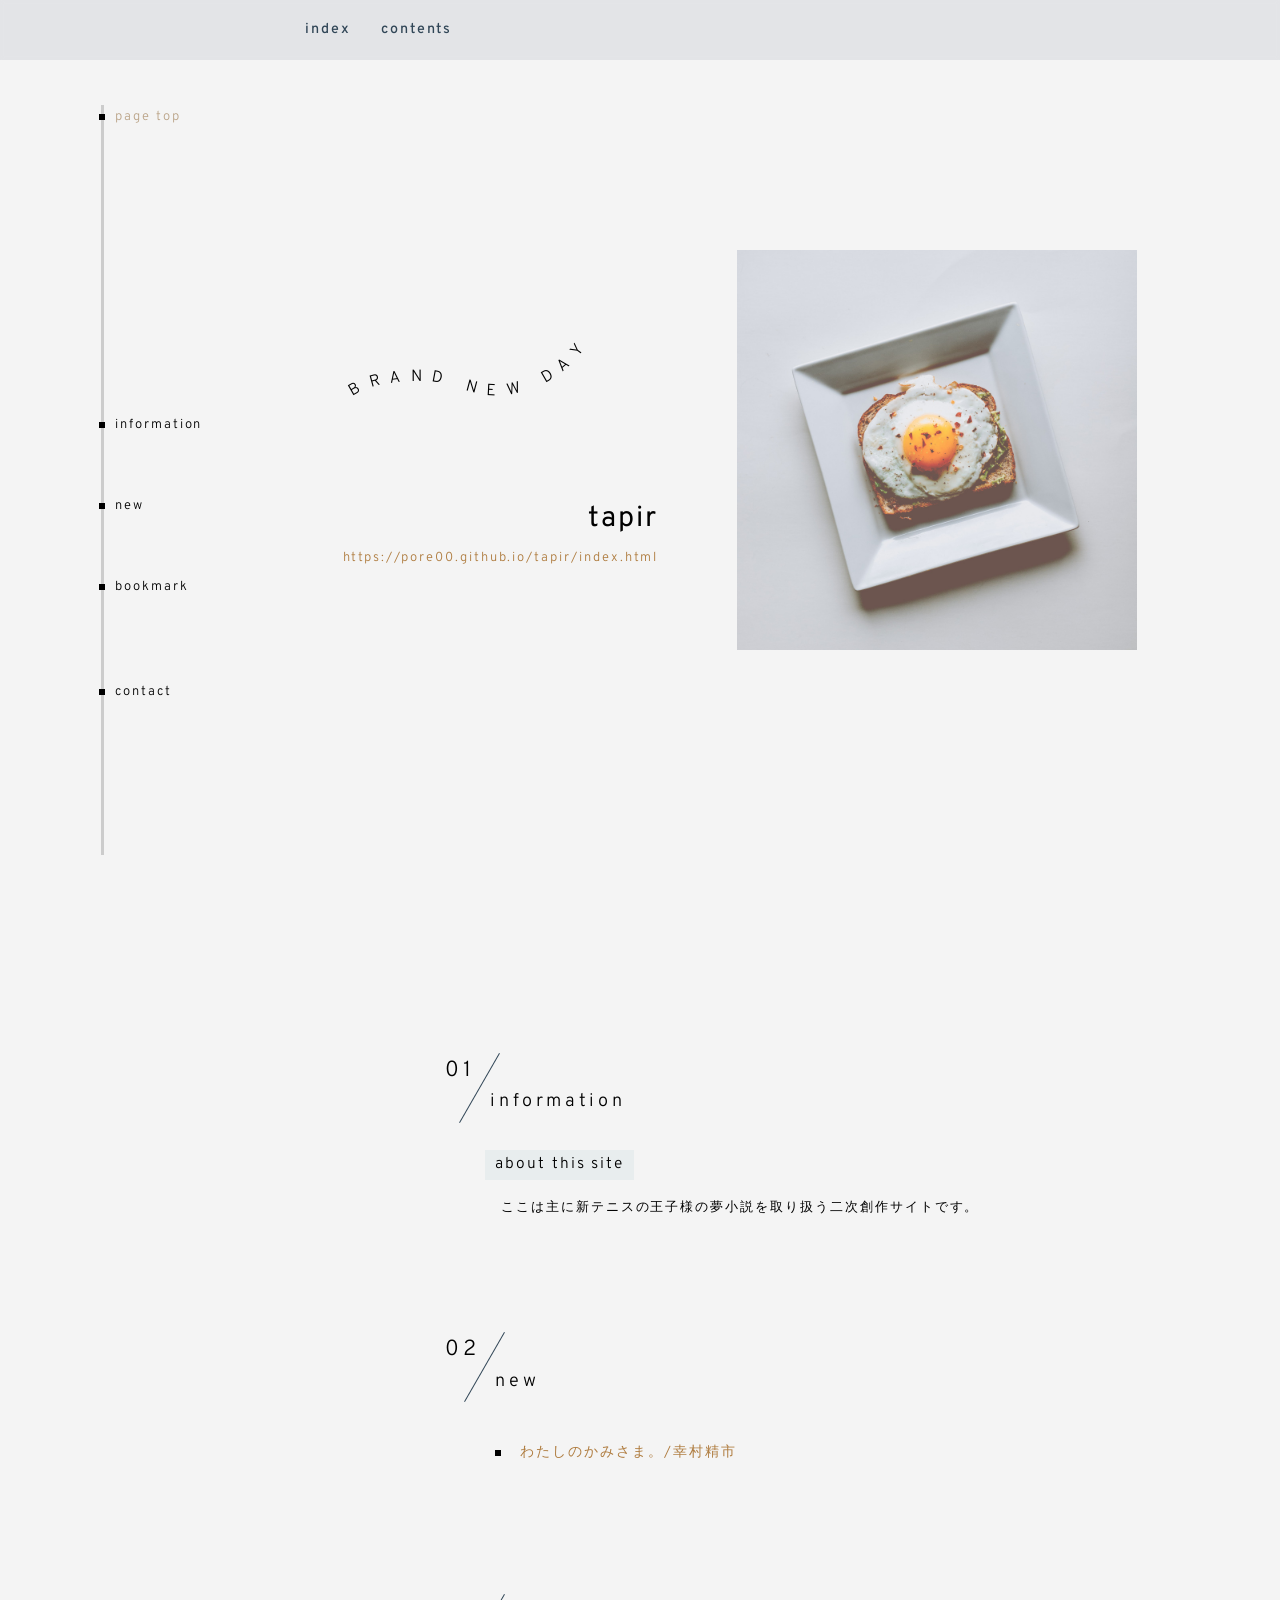
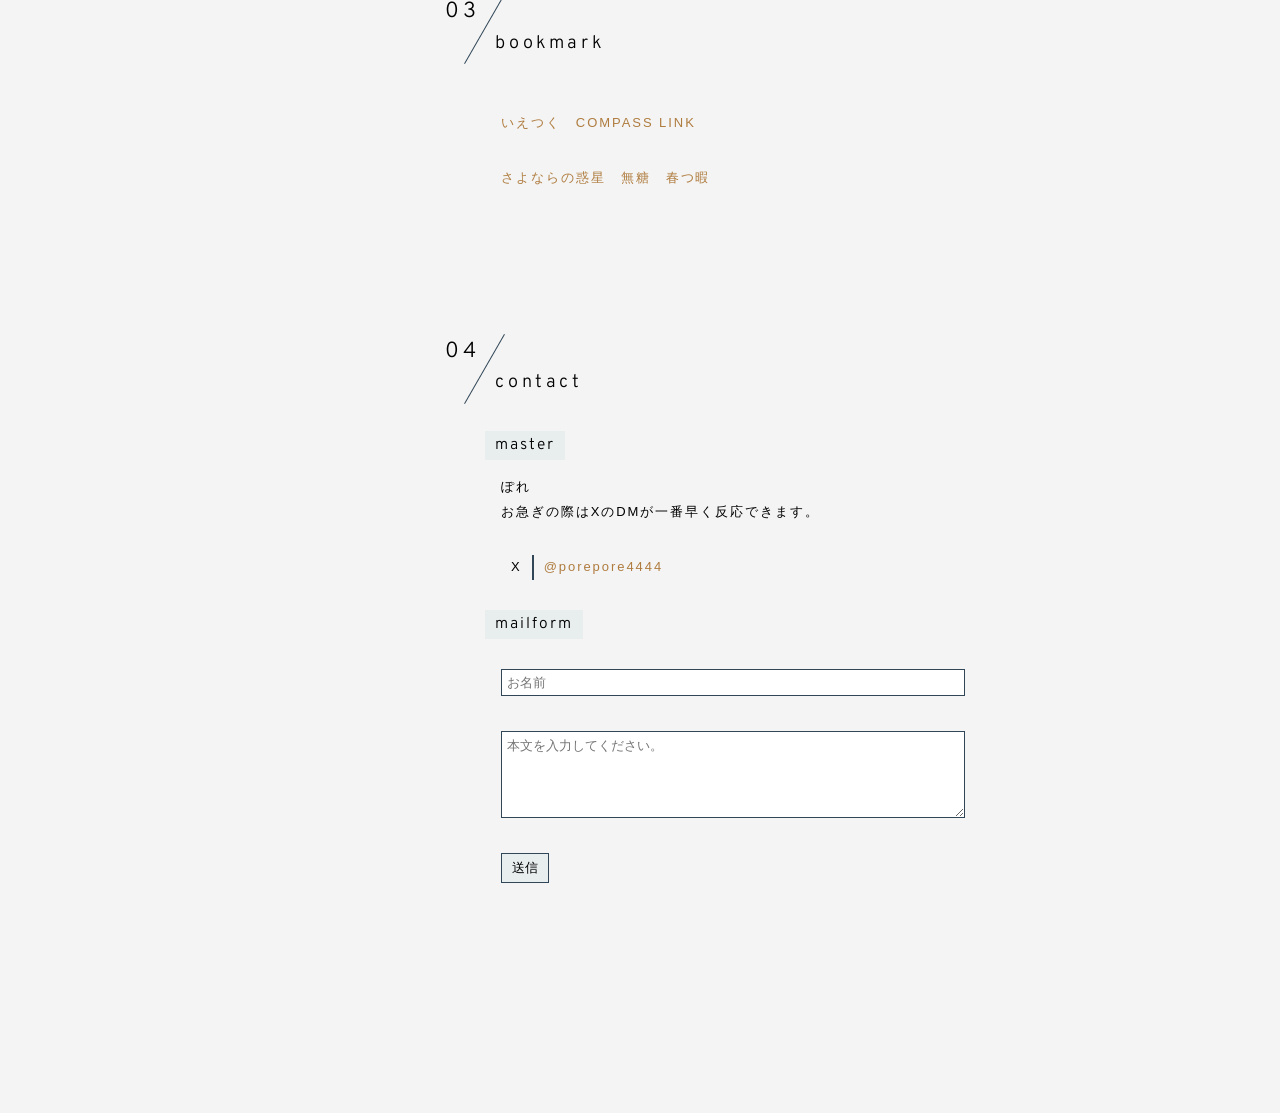
==== commit 3ce60503: "サイト基盤の制作" ====
--- a/index.html
+++ b/index.html
@@ -30,7 +30,7 @@
         <ul id="sideNav" class="sideNav">
         <li><a href="#link_header">page top</a></li>
         <li><a href="#link_info">information</a></li>
-        <li><a href="#link_sample">sample</a></li>
+        <li><a href="#link_new">new</a></li>
         <li><a href="#link_bkm">bookmark</a></li>
         <li><a href="#link_contact">contact</a></li>
         </ul>
@@ -78,7 +78,7 @@
         <p>ここは主に新テニスの王子様の夢小説を取り扱う二次創作サイトです。</p>
     </section>
 
-    <section class="box" id="link_sample">
+    <section class="box" id="link_new">
         <h2>new</h2>
          <!--<h2 class="h2-plain"><span>!?</span>heading2</h2>
         <h3><span>heading3</span></h3>-->
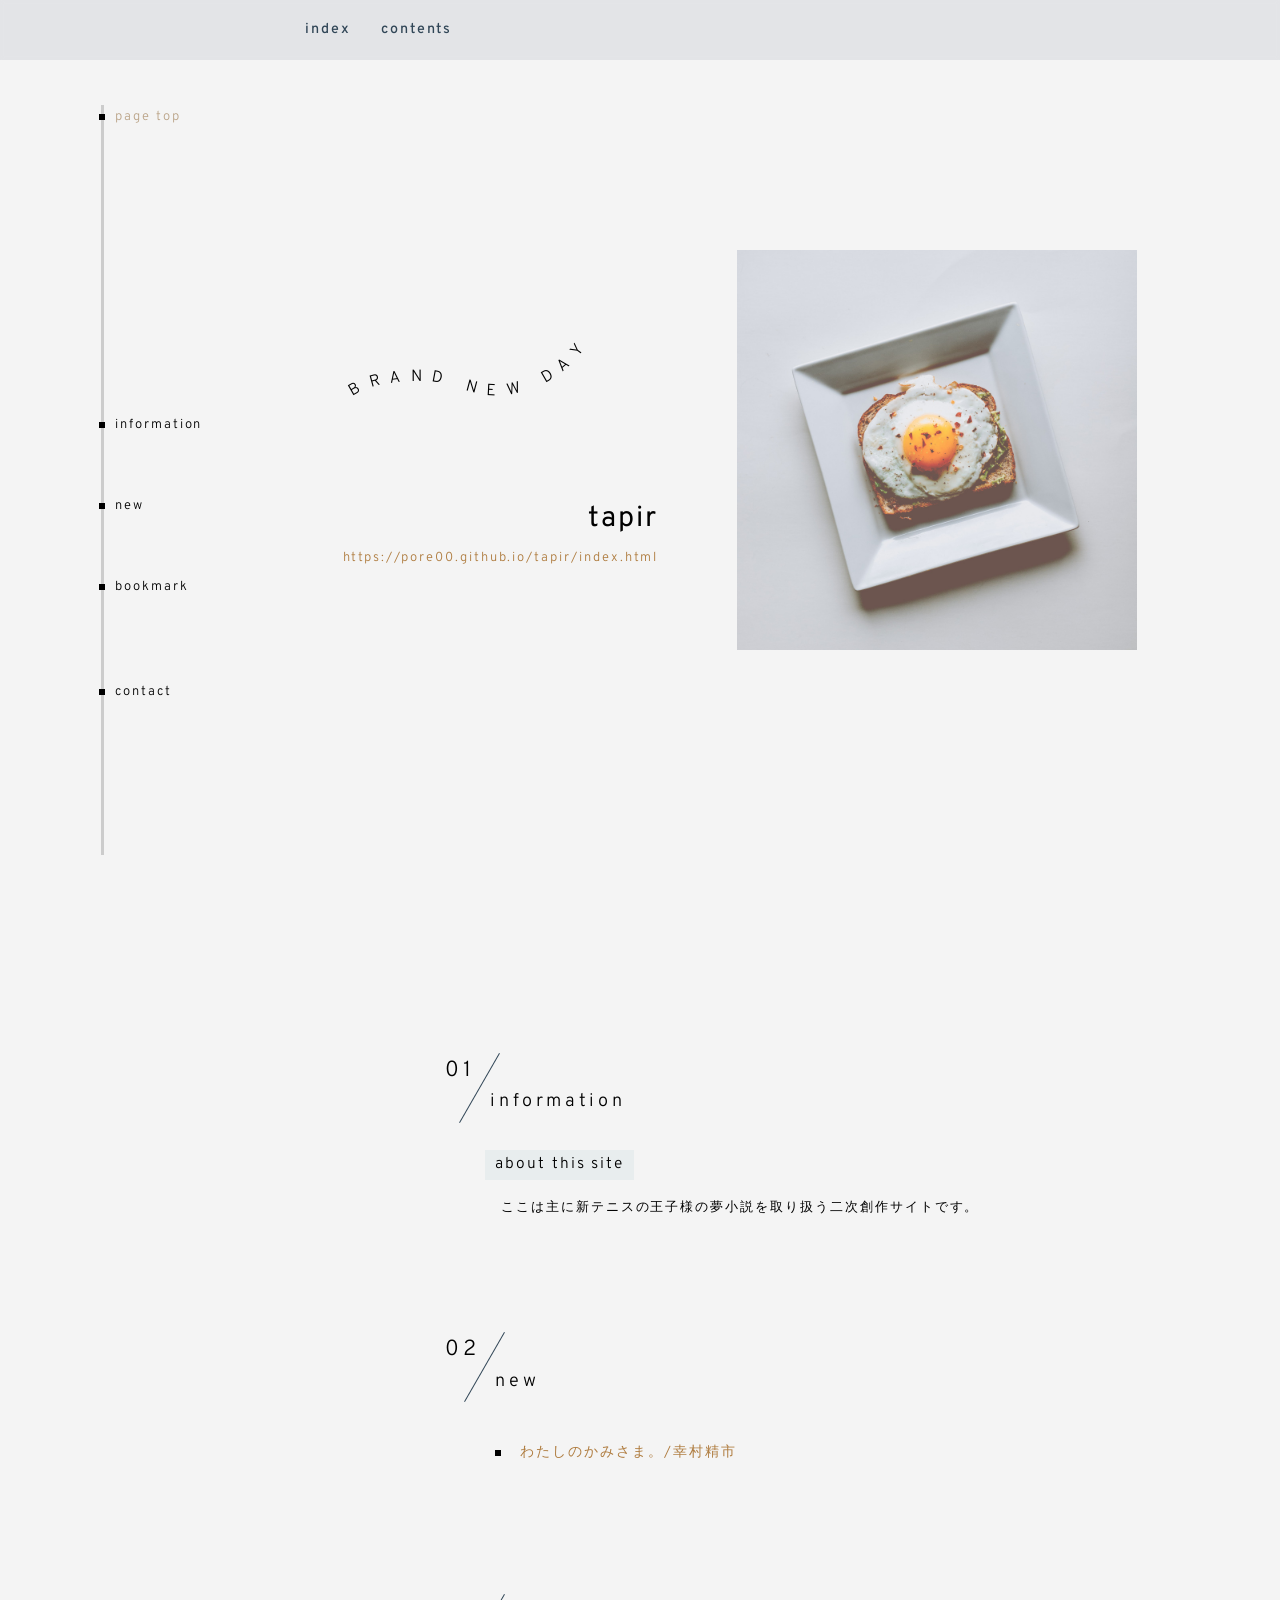
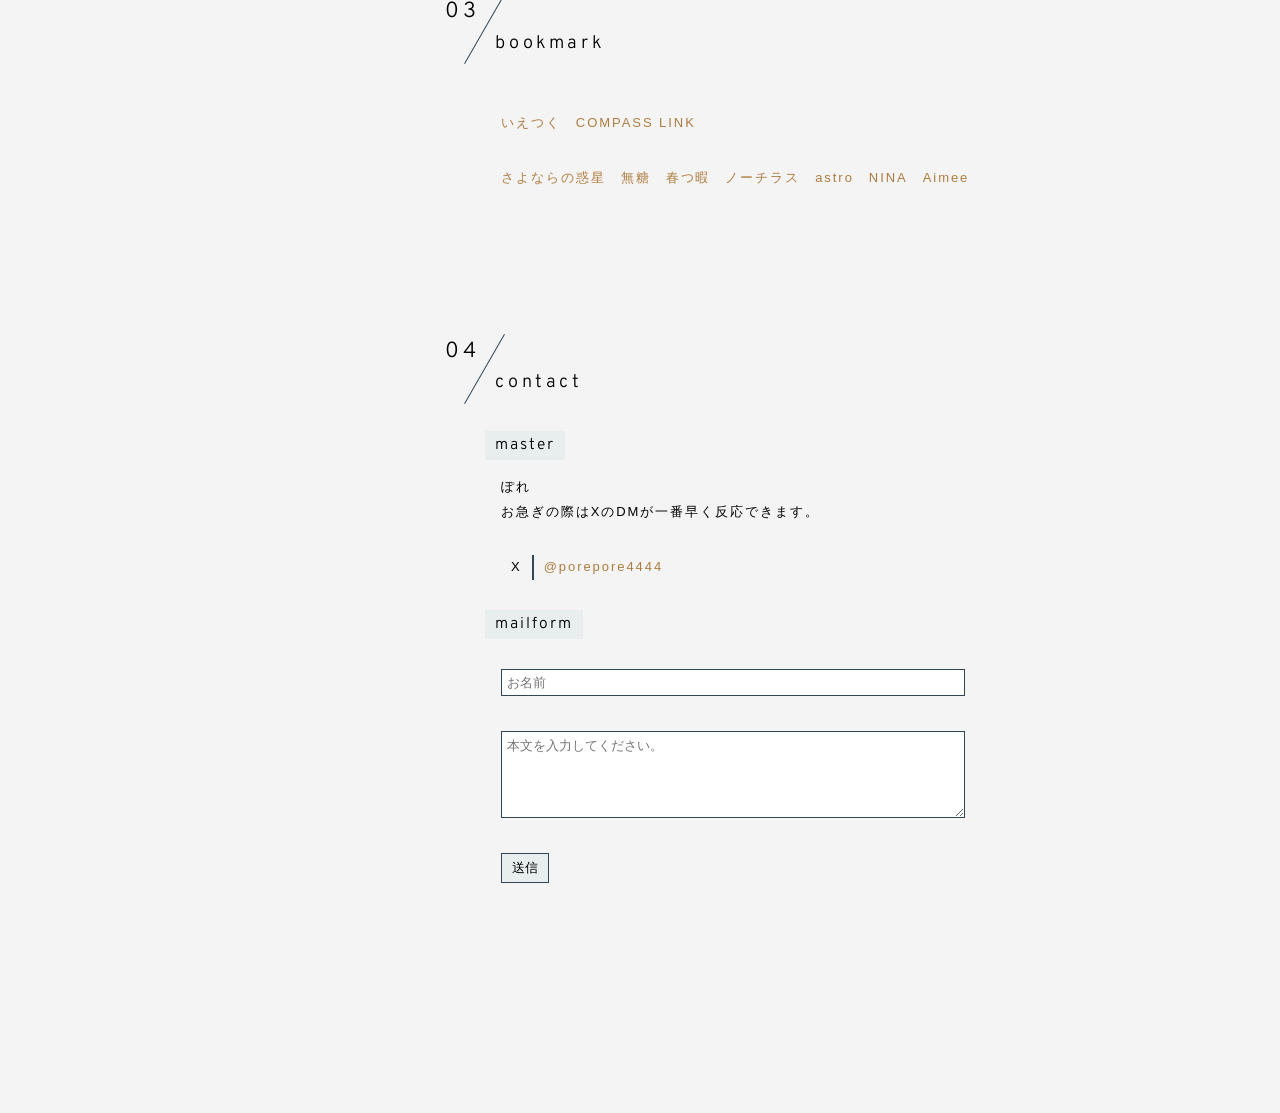
==== commit 7eeb9e26: "ブックマーク追加" ====
--- a/index.html
+++ b/index.html
@@ -101,6 +101,10 @@
             <li><a href="https://nanos.jp/coeno/" target="_blank" rel="noopener">さよならの惑星</a></li>
             <li><a href="https://ragusnon.wwww.jp/" target="_blank" rel="noopener">無糖</a></li>
             <li><a href="https://weeisour.daa.jp/" target="_blank" rel="noopener">春つ暇</a></li>
+            <li><a href="https://nanos.jp/nautilus123/" target="_blank" rel="noopener">ノーチラス</a></li>
+            <li><a href="https://yorugakuru.xyz/" target="_blank" rel="noopener">astro</a></li>
+            <li><a href="https://ninawas.me" target="_blank" rel="noopener">NINA</a></li>
+            <li><a href="https://erla.jp/aimee/" target="_blank" rel="noopener">Aimee</a></li>
         </ul>
     </section>
 
